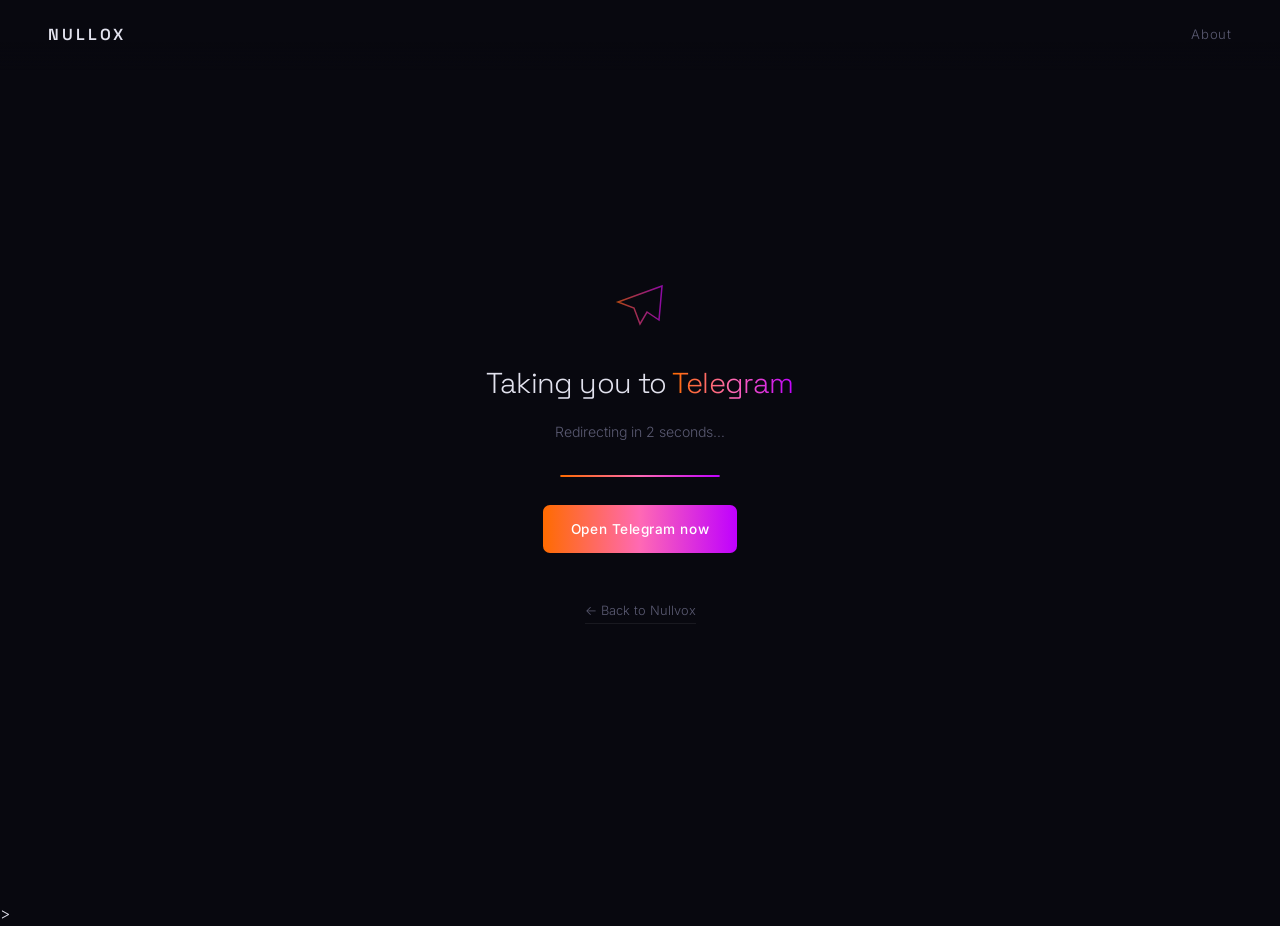
==== index.html @ 9c9e51c8 "Add files via upload" ====
<!DOCTYPE html>
<html lang="en">
<head>
  <meta charset="UTF-8"/>
  <meta name="viewport" content="width=device-width, initial-scale=1.0"/>
  <title>Telegram — Nullox</title>
  <!-- instant redirect -->
  <meta http-equiv="refresh" content="2;url=https://t.me/nullox_music"/>
  <link rel="preconnect" href="https://fonts.googleapis.com"/>
  <link href="https://fonts.googleapis.com/css2?family=Inter:wght@300;400;500&family=Space+Grotesk:wght@300;400;600&display=swap" rel="stylesheet"/>
  <link rel="stylesheet" href="../style.css"/>
  <style>
    .redirect-page {
      min-height: 100vh;
      display: flex;
      flex-direction: column;
      align-items: center;
      justify-content: center;
      text-align: center;
      padding: 24px;
    }

    .redirect-icon {
      width: 56px;
      height: 56px;
      margin-bottom: 28px;
      opacity: 0.7;
    }

    .redirect-page h1 {
      font-family: 'Space Grotesk', sans-serif;
      font-weight: 300;
      font-size: 1.8rem;
      letter-spacing: -0.02em;
      margin-bottom: 12px;
    }

    .redirect-page p {
      font-size: 0.88rem;
      color: var(--muted);
      margin-bottom: 32px;
    }

    .redirect-page a.manual {
      font-size: 0.8rem;
      color: var(--muted);
      text-decoration: none;
      border-bottom: 1px solid var(--border);
      padding-bottom: 2px;
      transition: color 0.2s;
    }
    .redirect-page a.manual:hover { color: var(--text); }

    /* progress bar */
    .progress-bar {
      width: 160px;
      height: 2px;
      background: var(--border);
      border-radius: 2px;
      margin: 0 auto 28px;
      overflow: hidden;
    }

    .progress-fill {
      height: 100%;
      background: var(--grad);
      border-radius: 2px;
      animation: fillBar 2s linear forwards;
    }

    @keyframes fillBar {
      from { width: 0%; }
      to   { width: 100%; }
    }
  </style>
</head>
<body>

<nav>
  <a class="nav-logo" href="/">NULLOX</a>
  <div class="nav-links">
    <a href="/about_us">About</a>
  </div>
</nav>

<section class="redirect-page">
  <svg class="redirect-icon" viewBox="0 0 56 56" fill="none" stroke="url(#tgGrad)" stroke-width="1.5">
    <defs>
      <linearGradient id="tgGrad" x1="0" y1="0" x2="56" y2="0" gradientUnits="userSpaceOnUse">
        <stop offset="0%"   stop-color="#FF6B00"/>
        <stop offset="100%" stop-color="#BF00FF"/>
      </linearGradient>
    </defs>
    <path d="M50 10L6 26l16 6 6 16 7-12 12 8 3-34z"/>
  </svg>

  <h1>Taking you to <span class="grad-text">Telegram</span></h1>
  <p>Redirecting in 2 seconds…</p>

  <div class="progress-bar">
    <div class="progress-fill"></div>
  </div>

  <a class="btn btn-grad" href="https://t.me/nullox_music" style="margin-bottom:20px;">Open Telegram now</a>
  <br/>
  <a class="manual" href="/">← Back to Nullvox</a>
</section>

<script>
  setTimeout(() => {
    window.location.href = 'https://t.me/nullox_music';
  }, 2000);
</script>
</body>
</html>
>
---- style.css ----
/* ── NULLVOX GLOBAL STYLES ── */
*, *::before, *::after { box-sizing: border-box; margin: 0; padding: 0; }

:root {
  --bg:       #08080f;
  --surface:  #0f0f1a;
  --border:   rgba(255,255,255,0.07);
  --text:     #e2e2ee;
  --muted:    #5a5a72;
  --dim:      #2a2a3a;
  --g1:       #FF6B00;
  --g2:       #FF69B4;
  --g3:       #BF00FF;
  --grad:     linear-gradient(90deg, var(--g1), var(--g2), var(--g3));
}

html { scroll-behavior: smooth; }

body {
  background: var(--bg);
  color: var(--text);
  font-family: 'Inter', sans-serif;
  font-weight: 300;
  line-height: 1.65;
  min-height: 100vh;
  overflow-x: hidden;
}

/* ── NAV ── */
nav {
  position: fixed;
  top: 0; left: 0; right: 0;
  z-index: 100;
  padding: 22px 48px;
  display: flex;
  align-items: center;
  justify-content: space-between;
  background: linear-gradient(to bottom, var(--bg) 60%, transparent);
}

.nav-logo {
  font-family: 'Space Grotesk', sans-serif;
  font-weight: 600;
  font-size: 1rem;
  letter-spacing: 0.18em;
  color: var(--text);
  text-decoration: none;
}

.nav-links { display: flex; gap: 32px; align-items: center; }

.nav-links a {
  color: var(--muted);
  text-decoration: none;
  font-size: 0.82rem;
  letter-spacing: 0.06em;
  transition: color 0.2s;
}
.nav-links a:hover,
.nav-links a.active { color: var(--text); }

/* ── BUTTONS ── */
.btn {
  display: inline-block;
  padding: 13px 28px;
  border-radius: 7px;
  font-family: 'Inter', sans-serif;
  font-size: 0.85rem;
  font-weight: 500;
  letter-spacing: 0.04em;
  text-decoration: none;
  cursor: pointer;
  border: none;
  transition: opacity 0.2s, transform 0.15s;
}
.btn:hover  { opacity: 0.88; transform: translateY(-1px); }
.btn:active { transform: translateY(0); }

.btn-grad {
  background: var(--grad);
  color: #fff;
}

.btn-ghost {
  background: transparent;
  border: 1px solid var(--border);
  color: var(--muted);
}
.btn-ghost:hover { color: var(--text); border-color: rgba(255,255,255,0.18); }

/* ── GRADIENT TEXT ── */
.grad-text {
  background: var(--grad);
  -webkit-background-clip: text;
  -webkit-text-fill-color: transparent;
  background-clip: text;
}

/* ── DIVIDER ── */
.divider {
  width: 100%;
  height: 1px;
  background: var(--border);
  margin: 0;
}

/* ── FOOTER ── */
footer {
  border-top: 1px solid var(--border);
  padding: 28px 48px;
  display: flex;
  align-items: center;
  justify-content: space-between;
  flex-wrap: wrap;
  gap: 12px;
}

.footer-logo {
  font-family: 'Space Grotesk', sans-serif;
  font-weight: 600;
  font-size: 0.85rem;
  letter-spacing: 0.18em;
  color: var(--muted);
}

.footer-links { display: flex; gap: 24px; }
.footer-links a {
  color: var(--muted);
  text-decoration: none;
  font-size: 0.78rem;
  transition: color 0.2s;
}
.footer-links a:hover { color: var(--text); }

.footer-copy {
  font-size: 0.75rem;
  color: var(--dim);
}

/* ── RESPONSIVE ── */
@media (max-width: 640px) {
  nav { padding: 18px 20px; }
  .nav-links { gap: 20px; }
  footer { padding: 20px; flex-direction: column; align-items: flex-start; }
}

@media (prefers-reduced-motion: reduce) {
  * { animation-duration: 0.01ms !important; transition-duration: 0.01ms !important; }
}
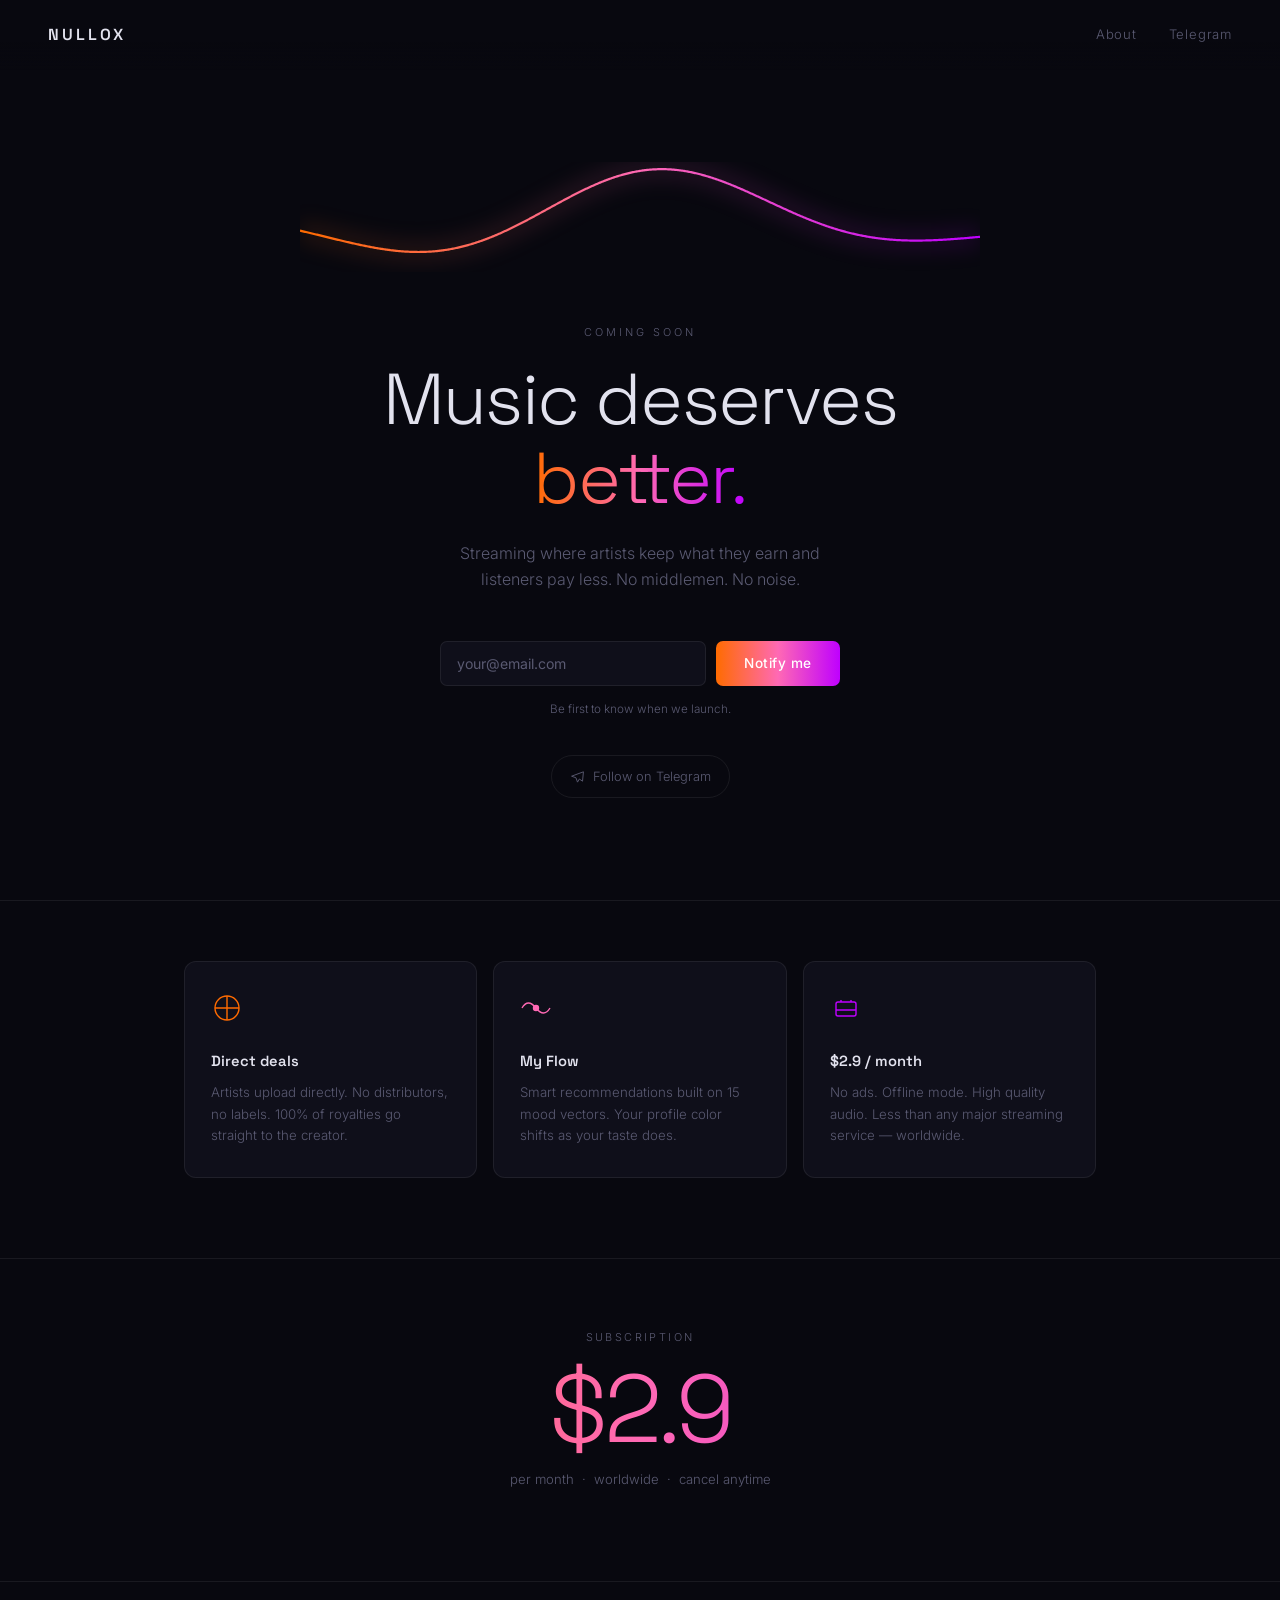
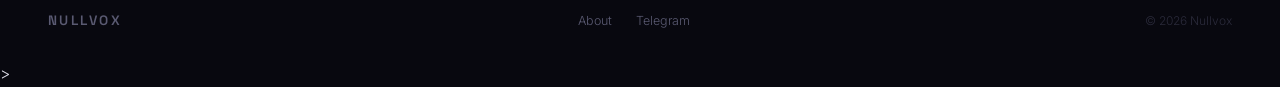
==== commit 6c81fd34: "Add files via upload" ====
--- a/index.html
+++ b/index.html
@@ -3,74 +3,181 @@
 <head>
   <meta charset="UTF-8"/>
   <meta name="viewport" content="width=device-width, initial-scale=1.0"/>
-  <title>Telegram — Nullox</title>
-  <!-- instant redirect -->
-  <meta http-equiv="refresh" content="2;url=https://t.me/nullox_music"/>
+  <title>Nullox — Music deserves better</title>
+  <meta name="description" content="A streaming platform where artists keep what they earn. No middlemen. No noise."/>
   <link rel="preconnect" href="https://fonts.googleapis.com"/>
   <link href="https://fonts.googleapis.com/css2?family=Inter:wght@300;400;500&family=Space+Grotesk:wght@300;400;600&display=swap" rel="stylesheet"/>
-  <link rel="stylesheet" href="../style.css"/>
+  <link rel="stylesheet" href="style.css"/>
   <style>
-    .redirect-page {
+    /* ── HERO ── */
+    .hero {
       min-height: 100vh;
       display: flex;
       flex-direction: column;
       align-items: center;
       justify-content: center;
       text-align: center;
-      padding: 24px;
-    }
-
-    .redirect-icon {
-      width: 56px;
-      height: 56px;
-      margin-bottom: 28px;
-      opacity: 0.7;
-    }
-
-    .redirect-page h1 {
+      padding: 140px 24px 80px;
+      position: relative;
+    }
+
+    /* live canvas wave */
+    #waveCanvas {
+      display: block;
+      width: 100%;
+      max-width: 680px;
+      height: 110px;
+      margin-bottom: 52px;
+    }
+
+    .eyebrow {
+      font-size: 0.68rem;
+      letter-spacing: 0.28em;
+      text-transform: uppercase;
+      color: var(--muted);
+      margin-bottom: 18px;
+    }
+
+    h1 {
       font-family: 'Space Grotesk', sans-serif;
       font-weight: 300;
-      font-size: 1.8rem;
-      letter-spacing: -0.02em;
-      margin-bottom: 12px;
-    }
-
-    .redirect-page p {
+      font-size: clamp(2.4rem, 7vw, 4.5rem);
+      line-height: 1.1;
+      letter-spacing: -0.025em;
+      margin-bottom: 22px;
+    }
+
+    .subtitle {
+      font-size: 1rem;
+      color: var(--muted);
+      max-width: 400px;
+      margin: 0 auto 48px;
+    }
+
+    /* email form */
+    .form-row {
+      display: flex;
+      gap: 10px;
+      max-width: 400px;
+      width: 100%;
+      margin: 0 auto 14px;
+      flex-wrap: wrap;
+      justify-content: center;
+    }
+
+    .email-input {
+      flex: 1;
+      min-width: 210px;
+      background: var(--surface);
+      border: 1px solid var(--border);
+      color: var(--text);
+      font-family: 'Inter', sans-serif;
       font-size: 0.88rem;
-      color: var(--muted);
-      margin-bottom: 32px;
-    }
-
-    .redirect-page a.manual {
+      padding: 13px 16px;
+      border-radius: 7px;
+      outline: none;
+      transition: border-color 0.2s;
+    }
+    .email-input::placeholder { color: var(--muted); }
+    .email-input:focus { border-color: rgba(255,107,0,0.45); }
+    .email-input.error { border-color: rgba(255,60,60,0.6); }
+
+    .form-note { font-size: 0.73rem; color: var(--muted); }
+
+    .success-msg {
+      display: none;
+      font-size: 0.88rem;
+      color: #00c47a;
+      margin-top: 6px;
+    }
+
+    /* tg pill */
+    .tg-pill {
+      display: inline-flex;
+      align-items: center;
+      gap: 8px;
+      margin-top: 36px;
+      padding: 10px 18px;
+      border: 1px solid var(--border);
+      border-radius: 100px;
+      color: var(--muted);
+      text-decoration: none;
       font-size: 0.8rem;
-      color: var(--muted);
-      text-decoration: none;
-      border-bottom: 1px solid var(--border);
-      padding-bottom: 2px;
-      transition: color 0.2s;
-    }
-    .redirect-page a.manual:hover { color: var(--text); }
-
-    /* progress bar */
-    .progress-bar {
-      width: 160px;
-      height: 2px;
-      background: var(--border);
-      border-radius: 2px;
-      margin: 0 auto 28px;
-      overflow: hidden;
-    }
-
-    .progress-fill {
-      height: 100%;
-      background: var(--grad);
-      border-radius: 2px;
-      animation: fillBar 2s linear forwards;
-    }
-
-    @keyframes fillBar {
-      from { width: 0%; }
-      to   { width: 100%; }
+      transition: border-color 0.2s, color 0.2s;
+    }
+    .tg-pill:hover { border-color: rgba(255,255,255,0.2); color: var(--text); }
+    .tg-pill svg { width: 15px; height: 15px; }
+
+    /* ── FEATURES ── */
+    .features {
+      max-width: 960px;
+      margin: 0 auto;
+      padding: 60px 24px 80px;
+      display: grid;
+      grid-template-columns: repeat(auto-fit, minmax(260px, 1fr));
+      gap: 16px;
+    }
+
+    .card {
+      background: var(--surface);
+      border: 1px solid var(--border);
+      border-radius: 12px;
+      padding: 30px 26px;
+      transition: border-color 0.25s;
+    }
+    .card:hover { border-color: rgba(191,0,255,0.2); }
+
+    .card-icon {
+      width: 32px;
+      height: 32px;
+      margin-bottom: 18px;
+    }
+
+    .card-title {
+      font-family: 'Space Grotesk', sans-serif;
+      font-size: 0.92rem;
+      font-weight: 600;
+      margin-bottom: 8px;
+    }
+
+    .card-desc {
+      font-size: 0.83rem;
+      color: var(--muted);
+      line-height: 1.65;
+    }
+
+    /* ── PRICE STRIP ── */
+    .price-strip {
+      text-align: center;
+      padding: 70px 24px 90px;
+      border-top: 1px solid var(--border);
+    }
+
+    .price-label {
+      font-size: 0.68rem;
+      letter-spacing: 0.22em;
+      text-transform: uppercase;
+      color: var(--muted);
+      margin-bottom: 14px;
+    }
+
+    .price-num {
+      font-family: 'Space Grotesk', sans-serif;
+      font-weight: 300;
+      font-size: clamp(3rem, 10vw, 6rem);
+      letter-spacing: -0.04em;
+      line-height: 1;
+    }
+
+    .price-sub {
+      font-size: 0.82rem;
+      color: var(--muted);
+      margin-top: 12px;
+    }
+
+    @media (max-width: 640px) {
+      .form-row { flex-direction: column; }
+      .email-input, .btn { width: 100%; text-align: center; }
     }
   </style>
 </head>
@@ -80,36 +187,166 @@
   <a class="nav-logo" href="/">NULLOX</a>
   <div class="nav-links">
     <a href="/about_us">About</a>
+    <a href="/tg">Telegram</a>
   </div>
 </nav>
 
-<section class="redirect-page">
-  <svg class="redirect-icon" viewBox="0 0 56 56" fill="none" stroke="url(#tgGrad)" stroke-width="1.5">
-    <defs>
-      <linearGradient id="tgGrad" x1="0" y1="0" x2="56" y2="0" gradientUnits="userSpaceOnUse">
-        <stop offset="0%"   stop-color="#FF6B00"/>
-        <stop offset="100%" stop-color="#BF00FF"/>
-      </linearGradient>
-    </defs>
-    <path d="M50 10L6 26l16 6 6 16 7-12 12 8 3-34z"/>
-  </svg>
-
-  <h1>Taking you to <span class="grad-text">Telegram</span></h1>
-  <p>Redirecting in 2 seconds…</p>
-
-  <div class="progress-bar">
-    <div class="progress-fill"></div>
-  </div>
-
-  <a class="btn btn-grad" href="https://t.me/nullox_music" style="margin-bottom:20px;">Open Telegram now</a>
-  <br/>
-  <a class="manual" href="/">← Back to Nullvox</a>
+<!-- HERO -->
+<section class="hero">
+  <canvas id="waveCanvas"></canvas>
+
+  <p class="eyebrow">Coming soon</p>
+  <h1>Music deserves<br/><span class="grad-text">better.</span></h1>
+  <p class="subtitle">Streaming where artists keep what they earn and listeners pay less. No middlemen. No noise.</p>
+
+  <div class="form-row">
+    <input class="email-input" type="email" id="emailInput" placeholder="your@email.com"/>
+    <button class="btn btn-grad" onclick="handleSubmit()">Notify me</button>
+  </div>
+  <p class="form-note">Be first to know when we launch.</p>
+  <p class="success-msg" id="successMsg">✓ You're on the list.</p>
+
+  <a class="tg-pill" href="/tg">
+    <svg viewBox="0 0 24 24" fill="none" stroke="currentColor" stroke-width="1.5">
+      <path d="M21.5 4.5L2.5 11.5l7 2.5 2.5 7 3-5 5 3.5 1.5-15z"/>
+    </svg>
+    Follow on Telegram
+  </a>
 </section>
 
+<div class="divider"></div>
+
+<!-- FEATURES -->
+<section class="features">
+  <div class="card">
+    <svg class="card-icon" viewBox="0 0 32 32" fill="none" stroke="#FF6B00" stroke-width="1.4">
+      <path d="M16 4v24M4 16h24"/>
+      <circle cx="16" cy="16" r="12"/>
+    </svg>
+    <div class="card-title">Direct deals</div>
+    <div class="card-desc">Artists upload directly. No distributors, no labels. 100% of royalties go straight to the creator.</div>
+  </div>
+  <div class="card">
+    <svg class="card-icon" viewBox="0 0 32 32" fill="none" stroke="#FF69B4" stroke-width="1.4">
+      <path d="M2 16 Q8 6 16 16 Q24 26 30 16"/>
+      <circle cx="16" cy="16" r="2.5" fill="#FF69B4"/>
+    </svg>
+    <div class="card-title">My Flow</div>
+    <div class="card-desc">Smart recommendations built on 15 mood vectors. Your profile color shifts as your taste does.</div>
+  </div>
+  <div class="card">
+    <svg class="card-icon" viewBox="0 0 32 32" fill="none" stroke="#BF00FF" stroke-width="1.4">
+      <rect x="6" y="10" width="20" height="14" rx="2"/>
+      <path d="M11 10V8M21 10V8M6 18h20"/>
+    </svg>
+    <div class="card-title">$2.9 / month</div>
+    <div class="card-desc">No ads. Offline mode. High quality audio. Less than any major streaming service — worldwide.</div>
+  </div>
+</section>
+
+<!-- PRICE STRIP -->
+<section class="price-strip">
+  <p class="price-label">Subscription</p>
+  <div class="price-num grad-text">$2.9</div>
+  <p class="price-sub">per month &nbsp;·&nbsp; worldwide &nbsp;·&nbsp; cancel anytime</p>
+</section>
+
+<footer>
+  <span class="footer-logo">NULLVOX</span>
+  <div class="footer-links">
+    <a href="/about_us">About</a>
+    <a href="/tg">Telegram</a>
+  </div>
+  <span class="footer-copy">© 2026 Nullvox</span>
+</footer>
+
 <script>
-  setTimeout(() => {
-    window.location.href = 'https://t.me/nullox_music';
-  }, 2000);
+  /* ── WAVE CANVAS ── */
+  const canvas = document.getElementById('waveCanvas');
+  const ctx = canvas.getContext('2d');
+  let t = 0;
+  let dpr = window.devicePixelRatio || 1;
+
+  function resize() {
+    const rect = canvas.getBoundingClientRect();
+    canvas.width  = rect.width  * dpr;
+    canvas.height = rect.height * dpr;
+    ctx.scale(dpr, dpr);
+  }
+  resize();
+  window.addEventListener('resize', resize);
+
+  function drawWave() {
+    const w = canvas.getBoundingClientRect().width;
+    const h = canvas.getBoundingClientRect().height;
+    ctx.clearRect(0, 0, w, h);
+    t += 0.012;
+
+    const grad = ctx.createLinearGradient(0, 0, w, 0);
+    grad.addColorStop(0,    '#FF6B00');
+    grad.addColorStop(0.5,  '#FF69B4');
+    grad.addColorStop(1,    '#BF00FF');
+
+    // glow
+    ctx.beginPath();
+    for (let x = 0; x <= w; x++) {
+      const prog = x / w;
+      const amp  = 28 + Math.sin(prog * Math.PI) * 8;
+      const freq1 = 2.1 + Math.sin(t * 0.3) * 0.2;
+      const freq2 = 3.7;
+      const y = h/2
+        + Math.sin(prog * Math.PI * freq1 + t) * amp
+        + Math.sin(prog * Math.PI * freq2 - t * 1.3) * (amp * 0.35);
+      x === 0 ? ctx.moveTo(x, y) : ctx.lineTo(x, y);
+    }
+    ctx.strokeStyle = grad;
+    ctx.lineWidth   = 22;
+    ctx.globalAlpha = 0.10;
+    ctx.filter      = 'blur(10px)';
+    ctx.stroke();
+
+    // main line
+    ctx.beginPath();
+    for (let x = 0; x <= w; x++) {
+      const prog = x / w;
+      const amp  = 28 + Math.sin(prog * Math.PI) * 8;
+      const freq1 = 2.1 + Math.sin(t * 0.3) * 0.2;
+      const freq2 = 3.7;
+      const y = h/2
+        + Math.sin(prog * Math.PI * freq1 + t) * amp
+        + Math.sin(prog * Math.PI * freq2 - t * 1.3) * (amp * 0.35);
+      x === 0 ? ctx.moveTo(x, y) : ctx.lineTo(x, y);
+    }
+    ctx.strokeStyle = grad;
+    ctx.lineWidth   = 2.2;
+    ctx.globalAlpha = 1;
+    ctx.filter      = 'none';
+    ctx.stroke();
+
+    requestAnimationFrame(drawWave);
+  }
+  drawWave();
+
+  /* ── FORM ── */
+  function handleSubmit() {
+    const input = document.getElementById('emailInput');
+    const msg   = document.getElementById('successMsg');
+    const val   = input.value.trim();
+    if (!val || !val.includes('@') || !val.includes('.')) {
+      input.classList.add('error');
+      setTimeout(() => input.classList.remove('error'), 1500);
+      return;
+    }
+    input.style.display = 'none';
+    document.querySelector('.btn-grad').style.display = 'none';
+    msg.style.display = 'block';
+    // подключи сюда Formspree или свой backend
+    console.log('Email:', val);
+  }
+
+  document.getElementById('emailInput').addEventListener('keydown', e => {
+    if (e.key === 'Enter') handleSubmit();
+  });
 </script>
 </body>
 </html>
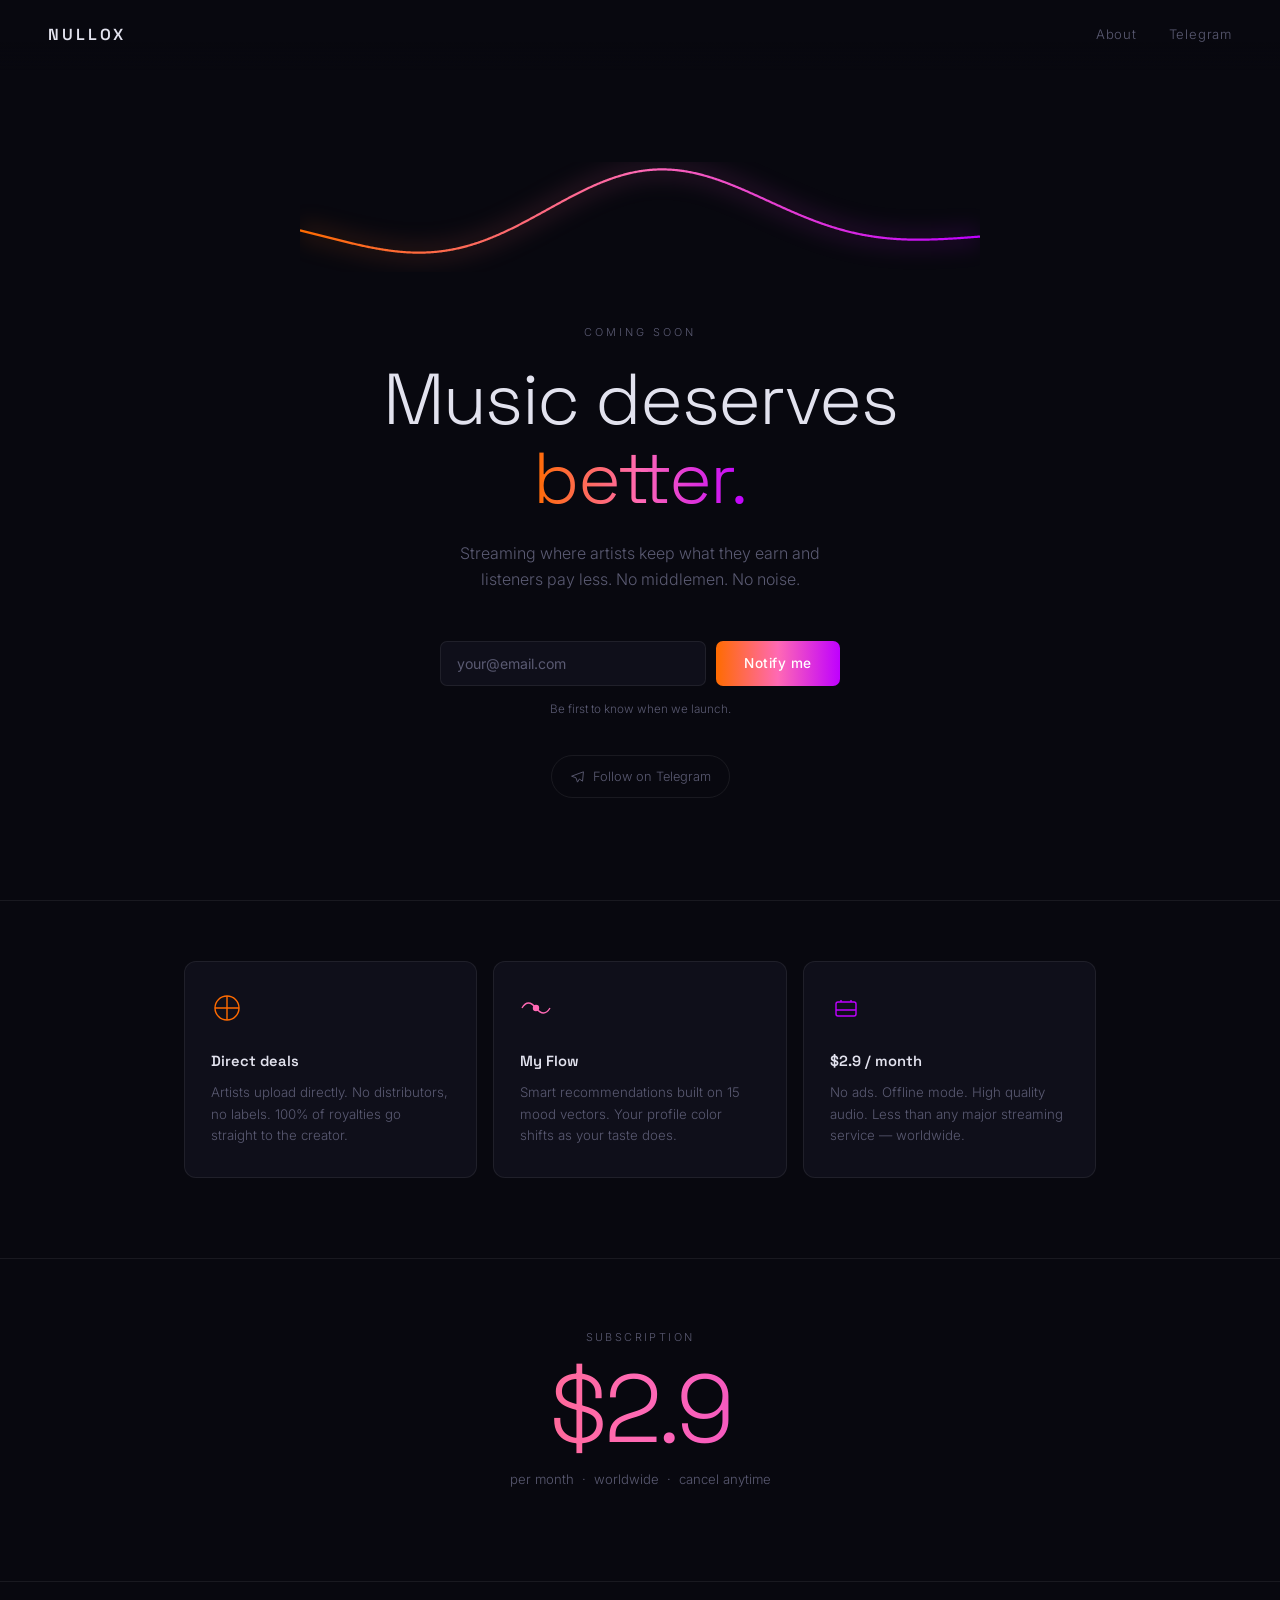
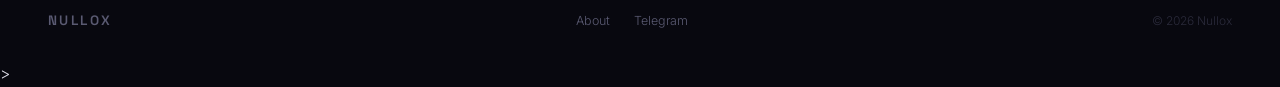
==== commit 47a5c922: "Update index.html" ====
--- a/index.html
+++ b/index.html
@@ -252,12 +252,12 @@
 </section>
 
 <footer>
-  <span class="footer-logo">NULLVOX</span>
+  <span class="footer-logo">NULLOX</span>
   <div class="footer-links">
     <a href="/about_us">About</a>
     <a href="/tg">Telegram</a>
   </div>
-  <span class="footer-copy">© 2026 Nullvox</span>
+  <span class="footer-copy">© 2026 Nullox</span>
 </footer>
 
 <script>
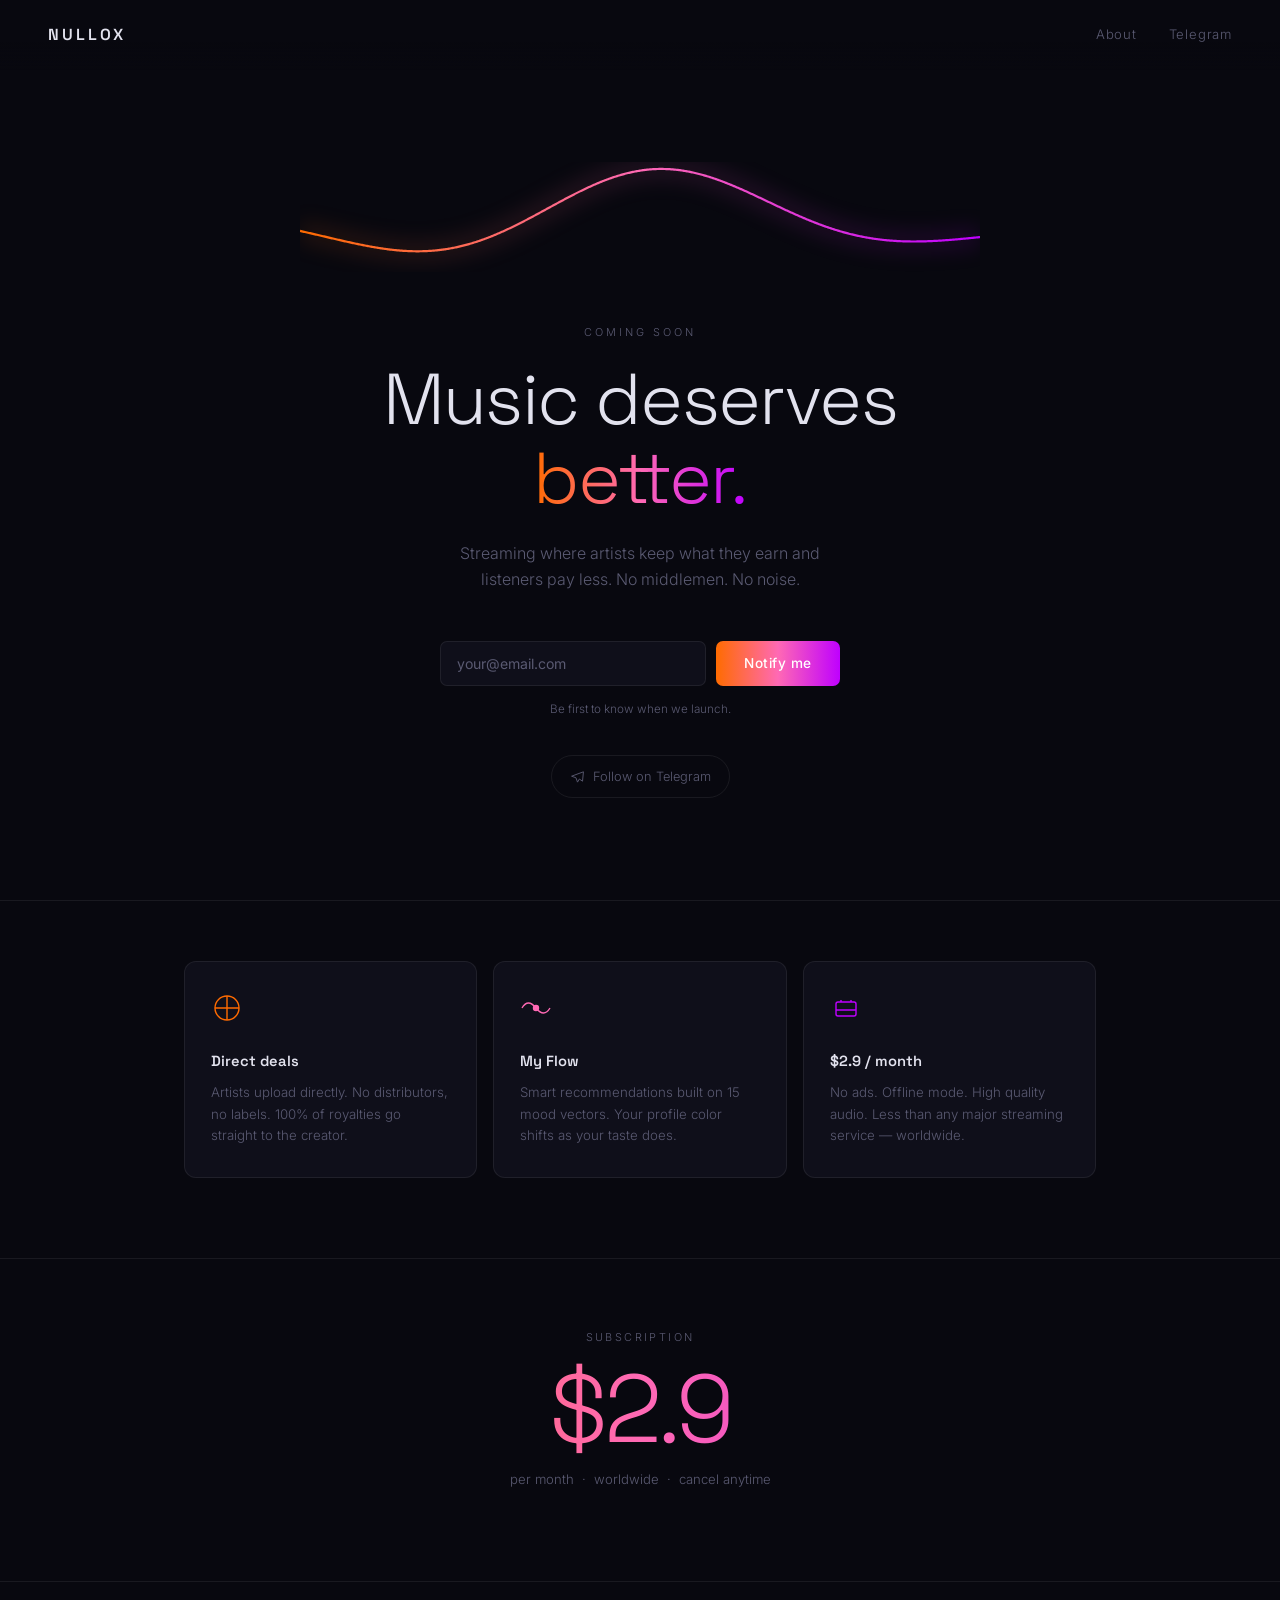
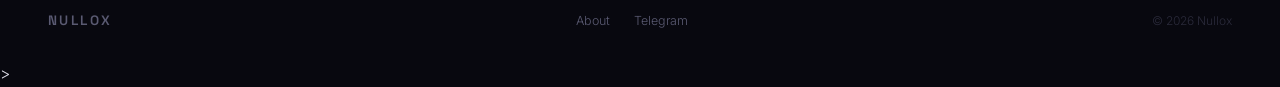
==== commit cb4c55e7: "Update index.html" ====
--- a/index.html
+++ b/index.html
@@ -184,10 +184,10 @@
 <body>
 
 <nav>
-  <a class="nav-logo" href="/">NULLOX</a>
+  <a class="nav-logo" href="/site">NULLOX</a>
   <div class="nav-links">
-    <a href="/about_us">About</a>
-    <a href="/tg">Telegram</a>
+    <a href="/site/about_us">About</a>
+    <a href="/site/tg">Telegram</a>
   </div>
 </nav>
 
@@ -254,8 +254,8 @@
 <footer>
   <span class="footer-logo">NULLOX</span>
   <div class="footer-links">
-    <a href="/about_us">About</a>
-    <a href="/tg">Telegram</a>
+    <a href="/site/about_us">About</a>
+    <a href="/site/tg">Telegram</a>
   </div>
   <span class="footer-copy">© 2026 Nullox</span>
 </footer>
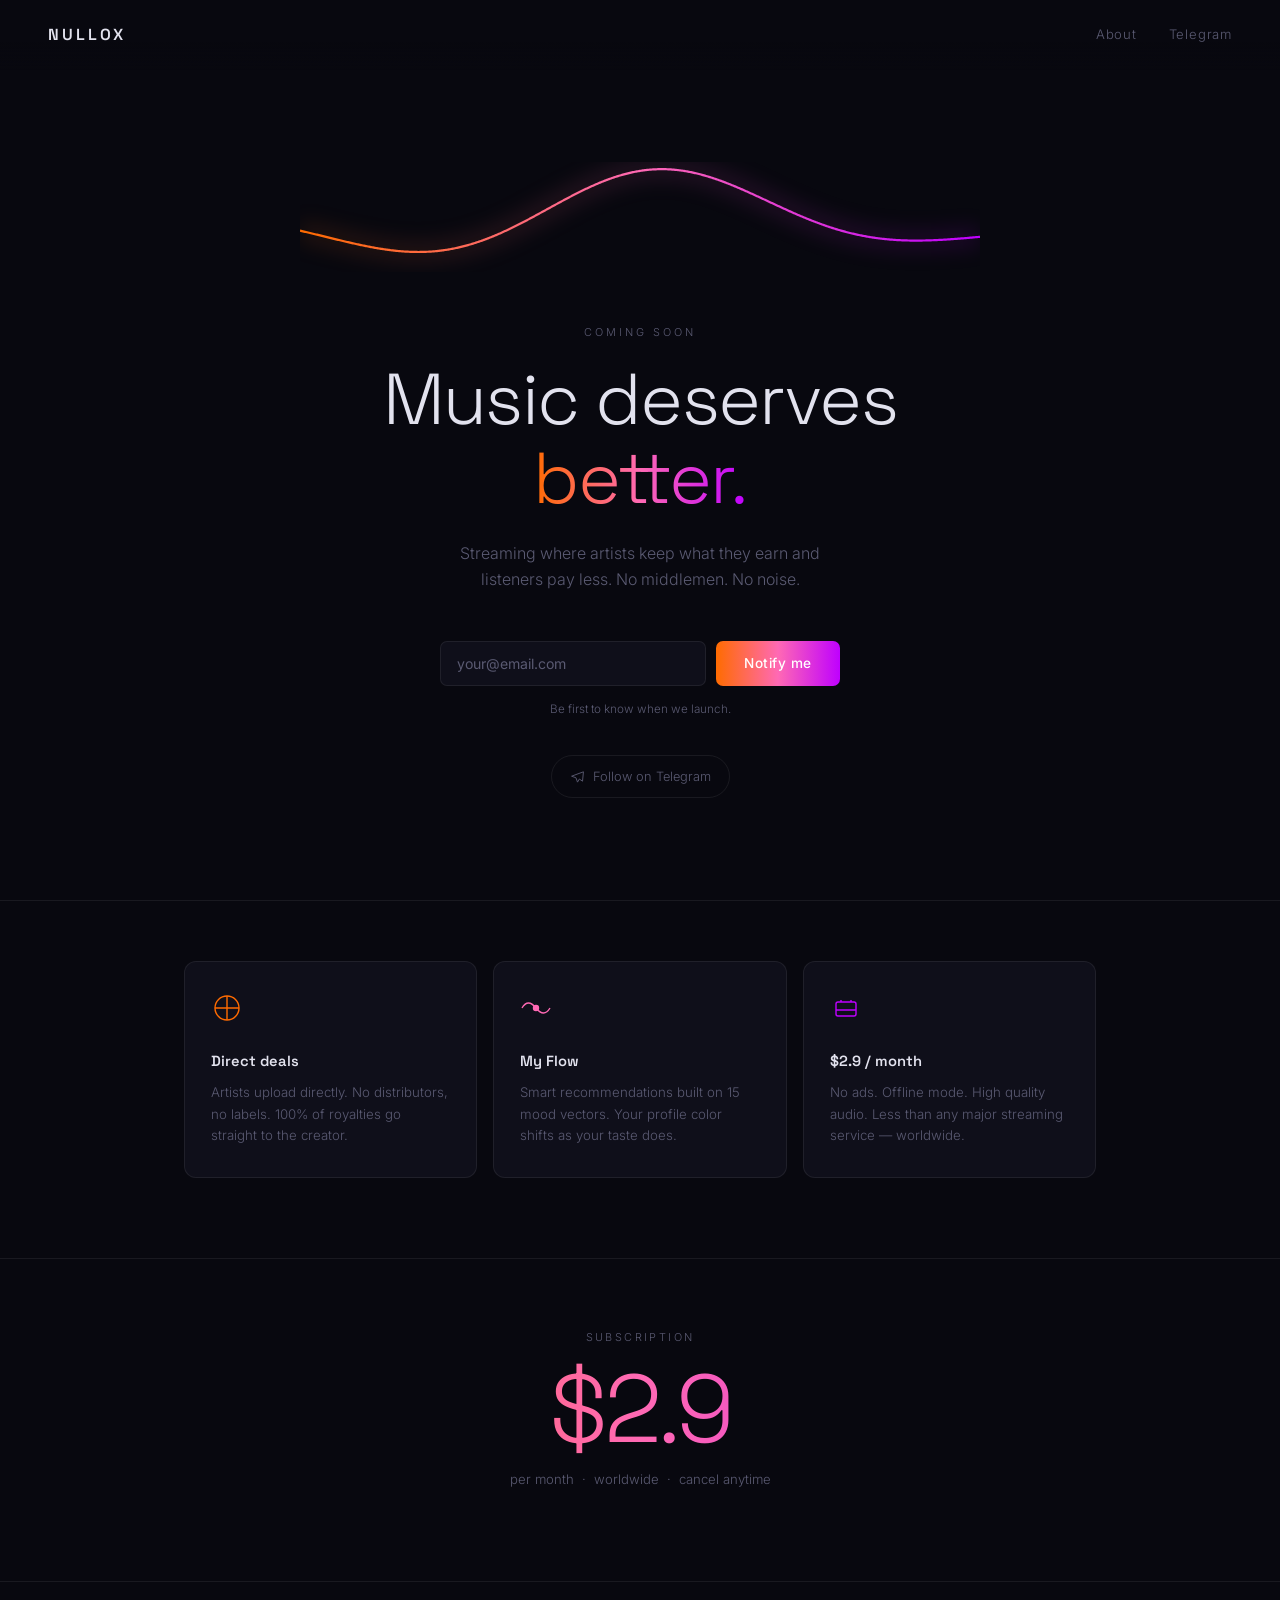
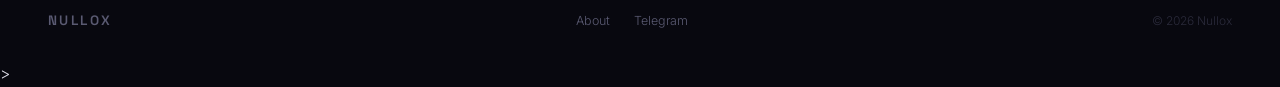
==== commit f5cefc9e: "Update index.html" ====
--- a/index.html
+++ b/index.html
@@ -206,7 +206,7 @@
   <p class="form-note">Be first to know when we launch.</p>
   <p class="success-msg" id="successMsg">✓ You're on the list.</p>
 
-  <a class="tg-pill" href="/tg">
+  <a class="tg-pill" href="/site/tg">
     <svg viewBox="0 0 24 24" fill="none" stroke="currentColor" stroke-width="1.5">
       <path d="M21.5 4.5L2.5 11.5l7 2.5 2.5 7 3-5 5 3.5 1.5-15z"/>
     </svg>
